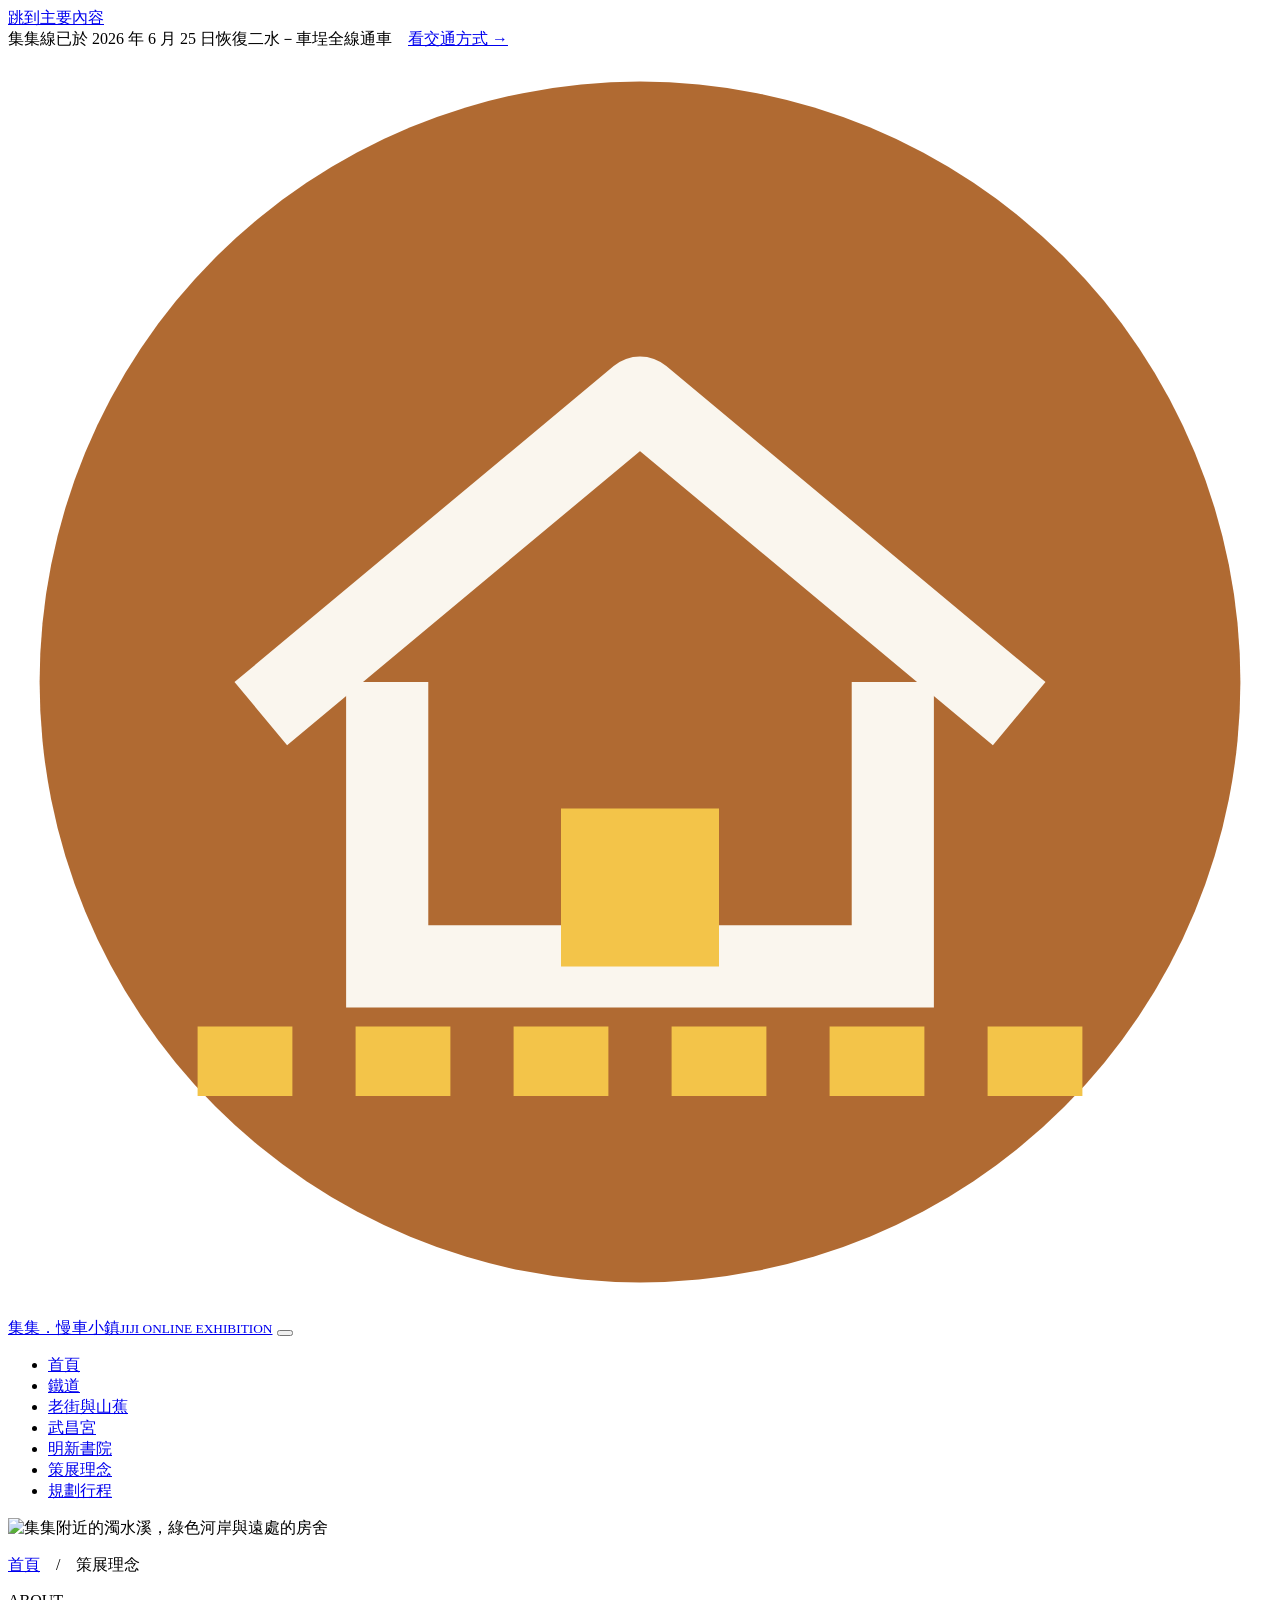
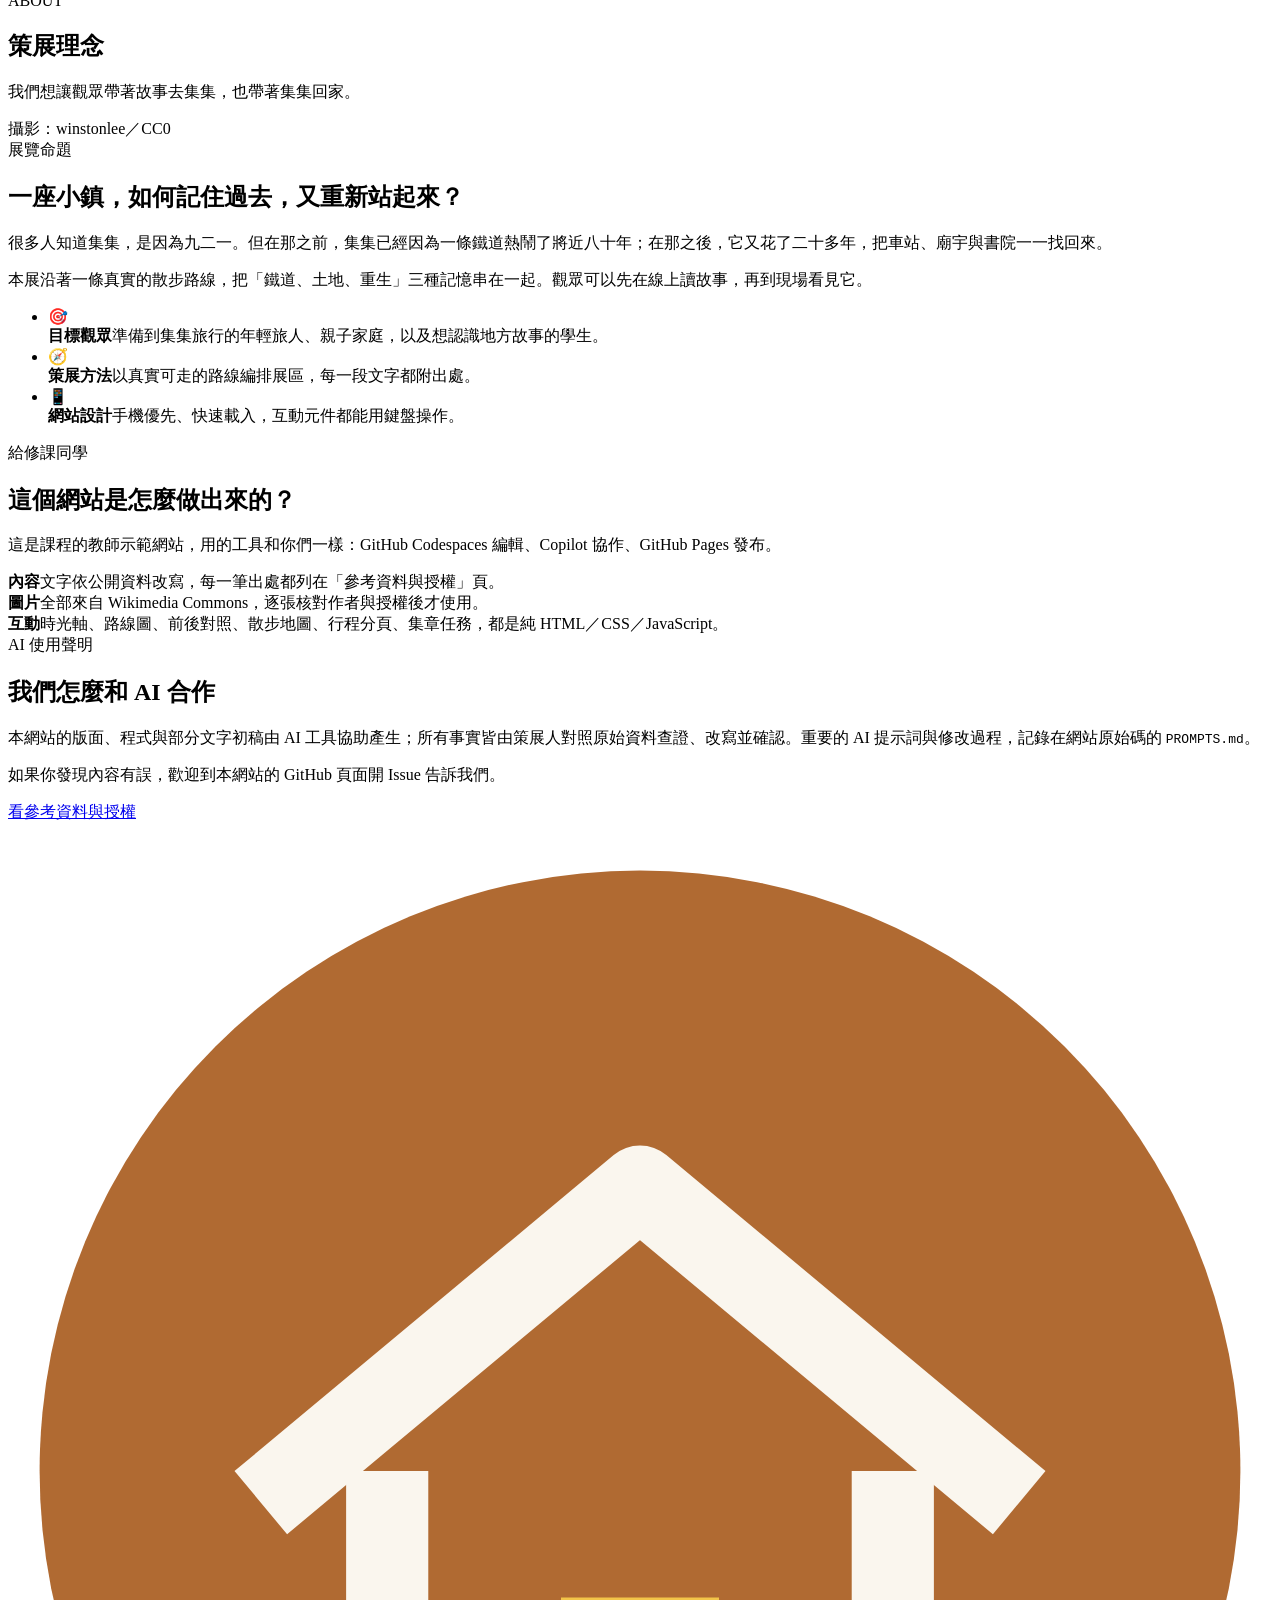
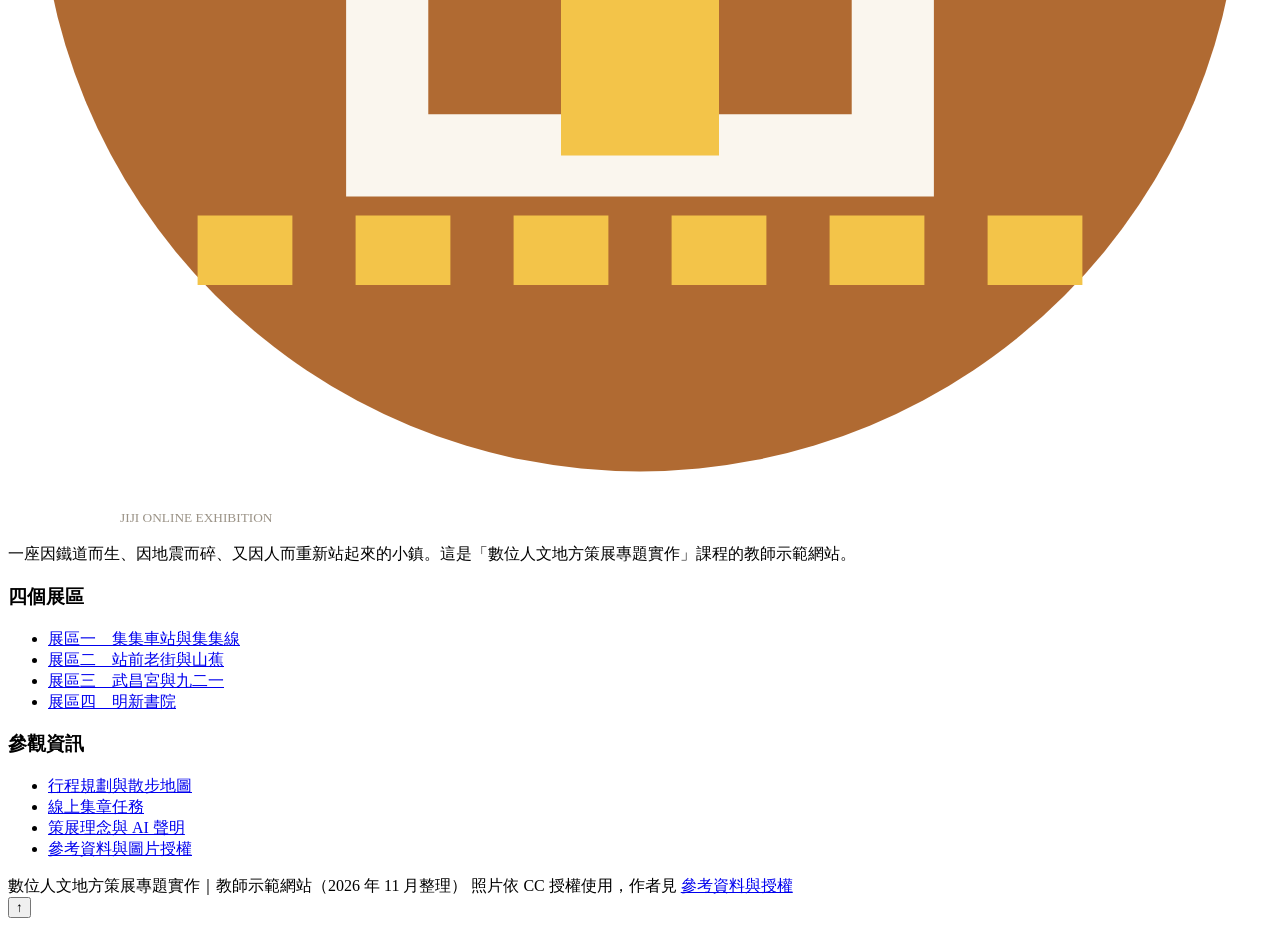
==== about.html @ 51930828 "Add files via upload" ====
<!DOCTYPE html>
<html lang="zh-Hant-TW" class="no-js">
<head>
  <meta charset="UTF-8">
  <meta name="viewport" content="width=device-width, initial-scale=1">
  <title>策展理念｜集集．慢車上的百年小鎮</title>
  <meta name="description" content="本展以「鐵道、土地、重生」三種記憶詮釋南投集集，是「數位人文地方策展專題實作」課程的教師示範網站。">
  <meta name="theme-color" content="#1f4a3a">
  <!-- 社群分享預覽：網站發布後，把 og:image 改成完整網址（https://帳號.github.io/repo名稱/images/...） -->
  <meta property="og:type" content="website">
  <meta property="og:title" content="策展理念｜集集．慢車上的百年小鎮">
  <meta property="og:description" content="本展以「鐵道、土地、重生」三種記憶詮釋南投集集，是「數位人文地方策展專題實作」課程的教師示範網站。">
  <meta property="og:image" content="images/zhuoshui-jiji-banner.jpg">
  <link rel="icon" href="data:image/svg+xml,%3Csvg xmlns='http://www.w3.org/2000/svg' viewBox='0 0 40 40'%3E%3Ccircle cx='20' cy='20' r='19' fill='%23b06a32'/%3E%3Cpath d='M8 21 20 11l12 10M12 20v9h16v-9' fill='none' stroke='%23faf6ee' stroke-width='2.6'/%3E%3C/svg%3E">
  <link rel="preconnect" href="https://fonts.googleapis.com">
  <link rel="preconnect" href="https://fonts.gstatic.com" crossorigin>
  <link rel="stylesheet" href="https://fonts.googleapis.com/css2?family=Noto+Sans+TC:wght@400;500;700&family=Noto+Serif+TC:wght@600;700&display=swap">
  <link rel="stylesheet" href="css/style.css">
</head>
<body>
  <a class="skip-link" href="#main">跳到主要內容</a>
  <div class="announce">集集線已於 2026 年 6 月 25 日恢復二水－車埕全線通車　<a href="plan.html#getting-there">看交通方式 →</a></div>
  <header class="site-header">
    <nav class="nav container" aria-label="主選單">
      <a class="brand" href="index.html"><svg class="brand-mark" viewBox="0 0 40 40" aria-hidden="true"><circle cx="20" cy="20" r="19" fill="#b06a32"/><path d="M8 21 20 11l12 10" fill="none" stroke="#faf6ee" stroke-width="2.6" stroke-linejoin="round"/><path d="M12 20v9h16v-9" fill="none" stroke="#faf6ee" stroke-width="2.6"/><path d="M17.5 29v-5h5v5" fill="#f3c449"/><path d="M6 32h28" stroke="#f3c449" stroke-width="2.2" stroke-dasharray="3 2"/></svg><span class="brand-text">集集．慢車小鎮<small>JIJI ONLINE EXHIBITION</small></span></a>
      <button class="menu-toggle" type="button" aria-expanded="false" aria-controls="nav-links" aria-label="開啟選單"><span></span><span></span><span></span></button>
      <ul class="nav-links" id="nav-links">
          <li><a href="index.html">首頁</a></li>
          <li><a href="railway.html">鐵道</a></li>
          <li><a href="street.html">老街與山蕉</a></li>
          <li><a href="wuchang.html">武昌宮</a></li>
          <li><a href="mingxin.html">明新書院</a></li>
          <li><a href="about.html" aria-current="page">策展理念</a></li>
          <li class="nav-cta"><a href="plan.html">規劃行程</a></li>
      </ul>
    </nav>
  </header>

  <main id="main">
    <section class="page-hero">
      <img src="images/zhuoshui-jiji-banner.jpg" alt="集集附近的濁水溪，綠色河岸與遠處的房舍">
      <div class="container">
        <p class="breadcrumb"><a href="index.html">首頁</a>　/　策展理念</p>
        <span class="eyebrow">ABOUT</span>
        <h1>策展理念</h1>
        <p class="lead">我們想讓觀眾帶著故事去集集，也帶著集集回家。</p>
      </div>
      <span class="hero-credit">攝影：winstonlee／CC0</span>
    </section>

    <section class="section">
      <div class="container split-feature">
        <div class="prose reveal">
          <span class="eyebrow">展覽命題</span>
          <h2>一座小鎮，如何記住過去，又重新站起來？</h2>
          <p class="dropcap">很多人知道集集，是因為九二一。但在那之前，集集已經因為一條鐵道熱鬧了將近八十年；在那之後，它又花了二十多年，把車站、廟宇與書院一一找回來。</p>
          <p>本展沿著一條真實的散步路線，把「鐵道、土地、重生」三種記憶串在一起。觀眾可以先在線上讀故事，再到現場看見它。</p>
        </div>
        <div class="reveal">
          <ul class="value-list">
            <li><span class="value-icon" aria-hidden="true">🎯</span><div><strong>目標觀眾</strong><span>準備到集集旅行的年輕旅人、親子家庭，以及想認識地方故事的學生。</span></div></li>
            <li><span class="value-icon" aria-hidden="true">🧭</span><div><strong>策展方法</strong><span>以真實可走的路線編排展區，每一段文字都附出處。</span></div></li>
            <li><span class="value-icon" aria-hidden="true">📱</span><div><strong>網站設計</strong><span>手機優先、快速載入，互動元件都能用鍵盤操作。</span></div></li>
          </ul>
        </div>
      </div>
    </section>

    <section class="section alt">
      <div class="container">
        <div class="section-head reveal">
          <span class="eyebrow">給修課同學</span>
          <h2>這個網站是怎麼做出來的？</h2>
          <p class="lead">這是課程的教師示範網站，用的工具和你們一樣：GitHub Codespaces 編輯、Copilot 協作、GitHub Pages 發布。</p>
        </div>
        <div class="grid-3">
          <div class="fact reveal"><b>內容</b><span>文字依公開資料改寫，每一筆出處都列在「參考資料與授權」頁。</span></div>
          <div class="fact reveal"><b>圖片</b><span>全部來自 Wikimedia Commons，逐張核對作者與授權後才使用。</span></div>
          <div class="fact reveal"><b>互動</b><span>時光軸、路線圖、前後對照、散步地圖、行程分頁、集章任務，都是純 HTML／CSS／JavaScript。</span></div>
        </div>
      </div>
    </section>

    <section class="section">
      <div class="container prose reveal" style="margin-inline:auto">
        <span class="eyebrow">AI 使用聲明</span>
        <h2>我們怎麼和 AI 合作</h2>
        <p>本網站的版面、程式與部分文字初稿由 AI 工具協助產生；所有事實皆由策展人對照原始資料查證、改寫並確認。重要的 AI 提示詞與修改過程，記錄在網站原始碼的 <code>PROMPTS.md</code>。</p>
        <p>如果你發現內容有誤，歡迎到本網站的 GitHub 頁面開 Issue 告訴我們。</p>
        <p><a class="btn btn-primary" href="sources.html">看參考資料與授權</a></p>
      </div>
    </section>
  </main>

  <footer class="site-footer">
    <div class="container">
      <div class="footer-grid">
        <div>
          <a class="brand" href="index.html" style="color:#fff"><svg class="brand-mark" viewBox="0 0 40 40" aria-hidden="true"><circle cx="20" cy="20" r="19" fill="#b06a32"/><path d="M8 21 20 11l12 10" fill="none" stroke="#faf6ee" stroke-width="2.6" stroke-linejoin="round"/><path d="M12 20v9h16v-9" fill="none" stroke="#faf6ee" stroke-width="2.6"/><path d="M17.5 29v-5h5v5" fill="#f3c449"/><path d="M6 32h28" stroke="#f3c449" stroke-width="2.2" stroke-dasharray="3 2"/></svg><span class="brand-text">集集．慢車小鎮<small style="color:#9b9387">JIJI ONLINE EXHIBITION</small></span></a>
          <p style="margin-top:16px">一座因鐵道而生、因地震而碎、又因人而重新站起來的小鎮。這是「數位人文地方策展專題實作」課程的教師示範網站。</p>
        </div>
        <div>
          <h3>四個展區</h3>
          <ul>
            <li><a href="railway.html">展區一　集集車站與集集線</a></li>
            <li><a href="street.html">展區二　站前老街與山蕉</a></li>
            <li><a href="wuchang.html">展區三　武昌宮與九二一</a></li>
            <li><a href="mingxin.html">展區四　明新書院</a></li>
          </ul>
        </div>
        <div>
          <h3>參觀資訊</h3>
          <ul>
            <li><a href="plan.html">行程規劃與散步地圖</a></li>
            <li><a href="plan.html#stamps">線上集章任務</a></li>
            <li><a href="about.html">策展理念與 AI 聲明</a></li>
            <li><a href="sources.html">參考資料與圖片授權</a></li>
          </ul>
        </div>
      </div>
      <div class="footer-bottom">
        <span>數位人文地方策展專題實作｜教師示範網站（2026 年 11 月整理）</span>
        <span>照片依 CC 授權使用，作者見 <a href="sources.html">參考資料與授權</a></span>
      </div>
    </div>
  </footer>
  <button class="back-top" type="button" aria-label="回到頁首">↑</button>
  <div class="toast" role="status" aria-live="polite"></div>
  <script src="js/main.js"></script>
</body>
</html>
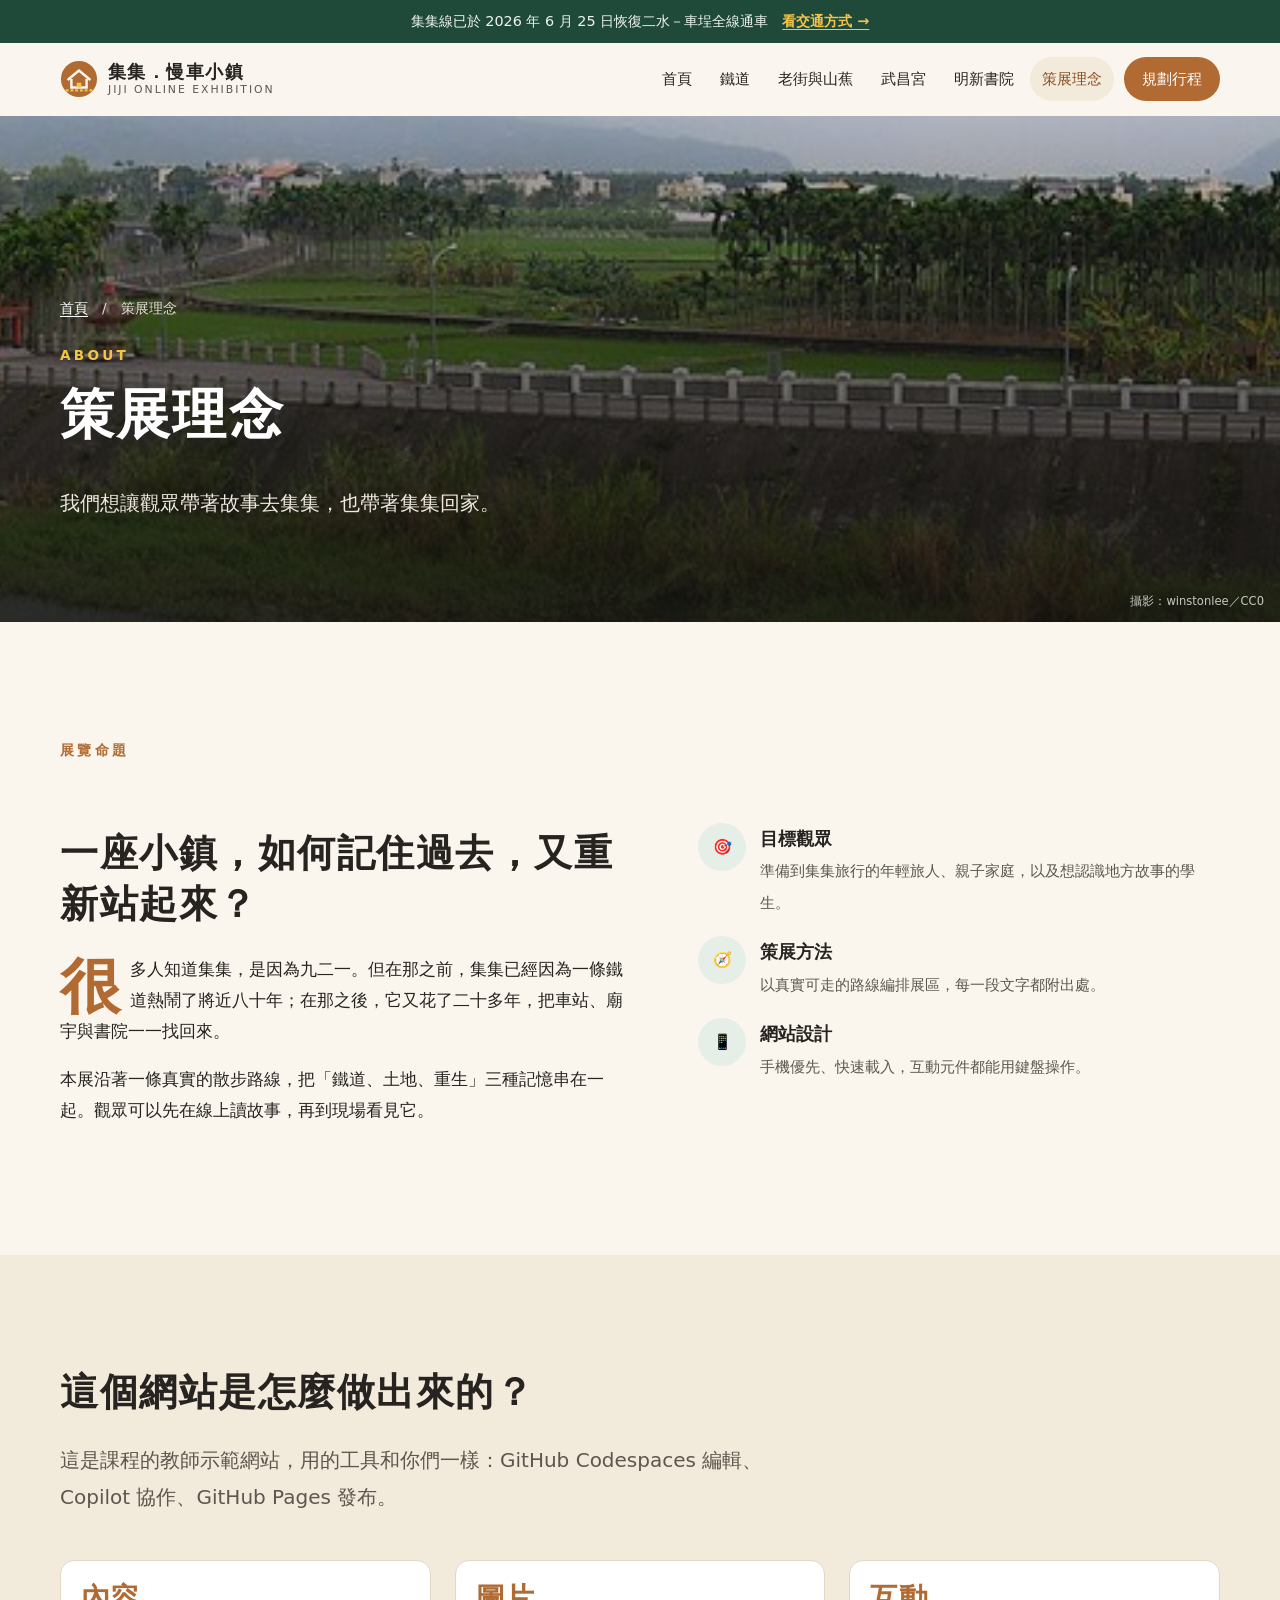
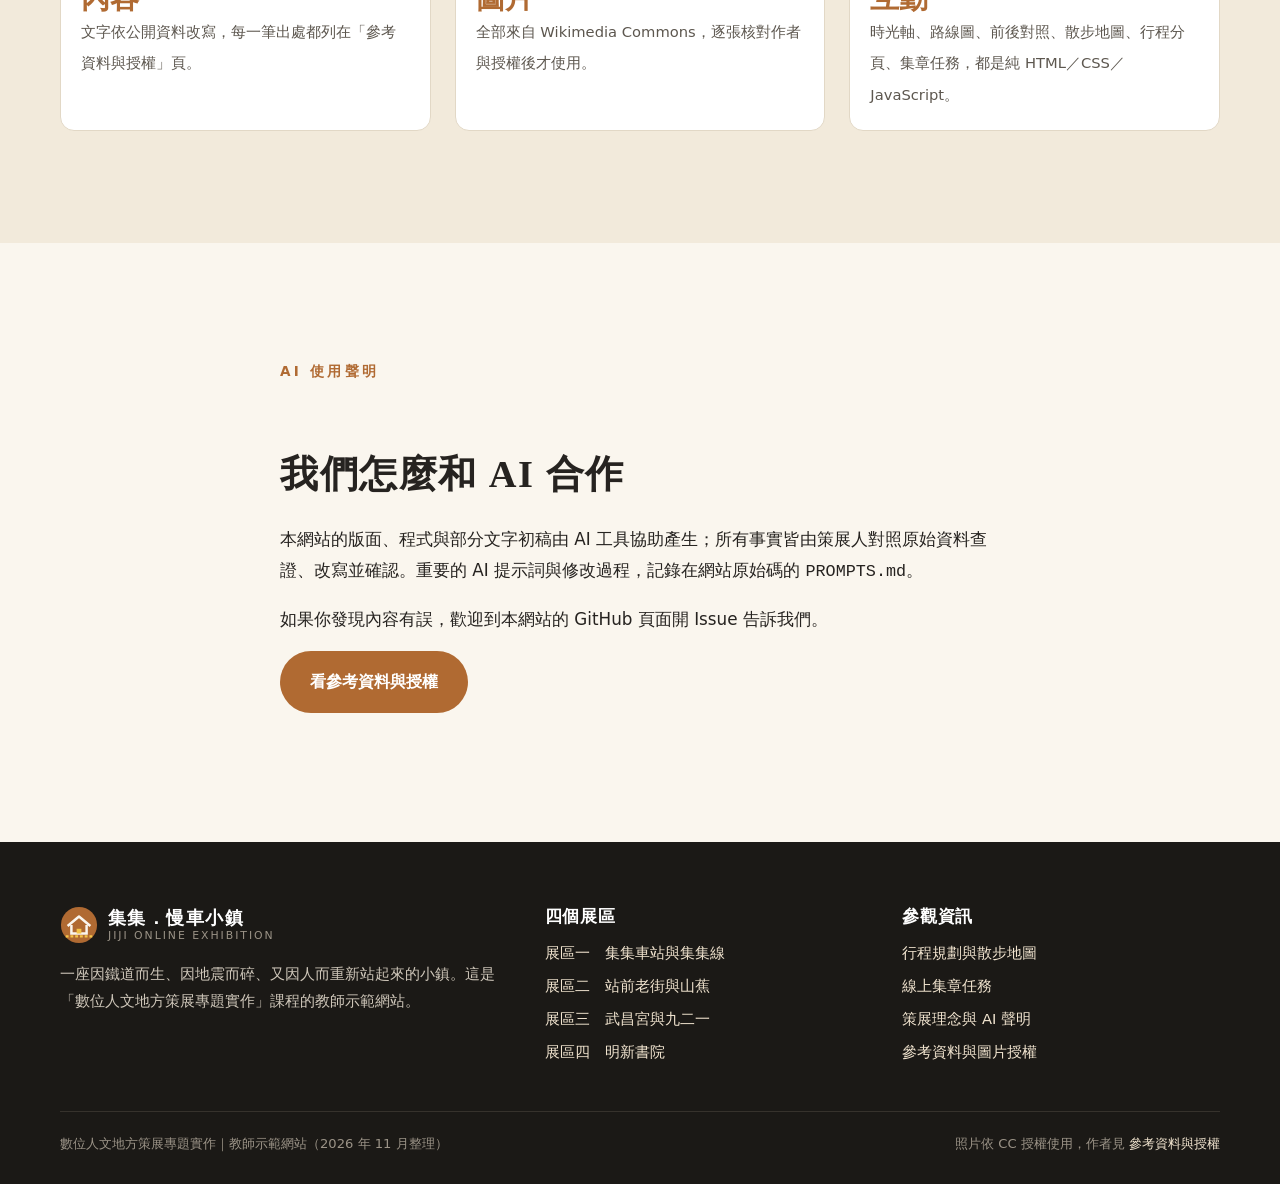
==== commit 92357646: "更新 about.html 中的「給修課同學」標題，並調整內容描述 close #2" ====
--- a/about.html
+++ b/about.html
@@ -68,8 +68,7 @@
 
     <section class="section alt">
       <div class="container">
-        <div class="section-head reveal">
-          <span class="eyebrow">給修課同學</span>
+        <div class="section-head reveal">          
           <h2>這個網站是怎麼做出來的？</h2>
           <p class="lead">這是課程的教師示範網站，用的工具和你們一樣：GitHub Codespaces 編輯、Copilot 協作、GitHub Pages 發布。</p>
         </div>
--- a/css/style.css
+++ b/css/style.css
@@ -0,0 +1,372 @@
+/* =========================================================
+   集集．慢車上的百年小鎮｜線上策展示範網站
+   ---------------------------------------------------------
+   0. 品牌色票與字型（想換風格，只改這一段）
+   1. 基礎設定      2. 版面工具      3. 導覽列與頁尾
+   4. 按鈕與標籤    5. 首頁區塊      6. 展區頁共用
+   7. 互動元件      8. 行程規劃頁    9. 動態效果與 RWD
+   ========================================================= */
+
+/* ---------- 0. 品牌色票與字型 ---------- */
+:root {
+  --hinoki: #b06a32;        /* 檜木：主色，按鈕與重點 */
+  --hinoki-dark: #8a4f22;
+  --banana: #f3c449;        /* 山蕉黃：強調與標籤 */
+  --forest: #1f4a3a;        /* 樟樹綠：深色區塊 */
+  --forest-soft: #e6eee8;
+  --paper: #faf6ee;         /* 和紙：網頁底色 */
+  --paper-deep: #f2eadb;
+  --ink: #262320;           /* 墨色：內文 */
+  --ink-soft: #5d574f;
+  --line: #e2d8c6;
+  --white: #ffffff;
+  --serif: "Noto Serif TC", "Source Han Serif TC", "Songti TC", serif;
+  --sans: "Noto Sans TC", "PingFang TC", "Microsoft JhengHei", system-ui, sans-serif;
+  --radius: 14px;
+  --shadow: 0 12px 32px rgba(38, 35, 32, 0.12);
+  --max: 1160px;
+}
+
+/* ---------- 1. 基礎設定 ---------- */
+*, *::before, *::after { box-sizing: border-box; }
+html { scroll-behavior: smooth; }
+body {
+  margin: 0;
+  font-family: var(--sans);
+  font-size: 17px;
+  line-height: 1.85;
+  color: var(--ink);
+  background: var(--paper);
+  -webkit-font-smoothing: antialiased;
+}
+img { max-width: 100%; height: auto; display: block; }
+a { color: var(--hinoki-dark); text-underline-offset: 3px; }
+a:hover { color: var(--hinoki); }
+h1, h2, h3 { font-family: var(--serif); line-height: 1.35; letter-spacing: 0.04em; margin: 0 0 0.6em; }
+h1 { font-size: clamp(2.2rem, 5.5vw, 4rem); font-weight: 700; }
+h2 { font-size: clamp(1.6rem, 3.4vw, 2.4rem); font-weight: 700; }
+h3 { font-size: 1.25rem; font-weight: 600; }
+p { margin: 0 0 1em; }
+:focus-visible { outline: 3px solid var(--banana); outline-offset: 3px; border-radius: 4px; }
+.skip-link { position: absolute; left: -999px; top: 8px; background: var(--forest); color: var(--white); padding: 8px 16px; z-index: 100; border-radius: 8px; }
+.skip-link:focus { left: 8px; }
+.visually-hidden { position: absolute; width: 1px; height: 1px; overflow: hidden; clip: rect(0 0 0 0); white-space: nowrap; }
+
+/* ---------- 2. 版面工具 ---------- */
+.container { width: min(var(--max), 100% - 40px); margin-inline: auto; }
+.section { padding: clamp(56px, 9vw, 112px) 0; }
+.section.tight { padding: clamp(40px, 6vw, 72px) 0; }
+.section.alt { background: var(--paper-deep); }
+.section.dark { background: var(--forest); color: #eef3ef; }
+.section.dark h2, .section.dark h3 { color: var(--white); }
+.section.dark a { color: var(--banana); }
+.eyebrow { display: inline-block; font-size: 0.85rem; font-weight: 700; letter-spacing: 0.24em; color: var(--hinoki); margin-bottom: 0.8em; }
+.dark .eyebrow { color: var(--banana); }
+.lead { font-size: clamp(1.05rem, 1.8vw, 1.25rem); color: var(--ink-soft); max-width: 40em; }
+.dark .lead { color: #d3dfd7; }
+.section-head { max-width: 760px; margin-bottom: 44px; }
+.section-head.center { text-align: center; margin-inline: auto; }
+.section-head.center .lead { margin-inline: auto; }
+.grid-2 { display: grid; grid-template-columns: 1fr 1fr; gap: clamp(28px, 5vw, 64px); align-items: center; }
+.grid-3 { display: grid; grid-template-columns: repeat(3, 1fr); gap: 24px; }
+.grid-4 { display: grid; grid-template-columns: repeat(4, 1fr); gap: 20px; }
+figure { margin: 0; }
+figcaption { font-size: 0.8rem; color: var(--ink-soft); margin-top: 8px; }
+.dark figcaption { color: #b9c9be; }
+.photo { border-radius: var(--radius); overflow: hidden; box-shadow: var(--shadow); }
+.photo img { width: 100%; aspect-ratio: 3 / 2; object-fit: cover; transition: transform 0.6s ease; }
+.photo:hover img { transform: scale(1.03); }
+
+/* ---------- 3. 導覽列與頁尾 ---------- */
+.announce { background: var(--forest); color: #eef3ef; font-size: 0.9rem; text-align: center; padding: 8px 16px; }
+.announce a { color: var(--banana); font-weight: 700; }
+.site-header { position: sticky; top: 0; z-index: 50; background: rgba(250, 246, 238, 0.9); backdrop-filter: blur(10px); border-bottom: 1px solid transparent; transition: border-color 0.3s, box-shadow 0.3s; }
+.site-header.scrolled { border-bottom-color: var(--line); box-shadow: 0 4px 20px rgba(38, 35, 32, 0.06); }
+.nav { display: flex; align-items: center; justify-content: space-between; height: 72px; }
+.brand { display: flex; align-items: center; gap: 10px; text-decoration: none; color: var(--ink); }
+.brand-mark { width: 38px; height: 38px; flex: none; }
+.brand-text { font-family: var(--serif); font-weight: 700; font-size: 1.15rem; letter-spacing: 0.08em; line-height: 1.2; }
+.brand-text small { display: block; font-family: var(--sans); font-weight: 500; font-size: 0.68rem; letter-spacing: 0.18em; color: var(--ink-soft); }
+.nav-links { display: flex; align-items: center; gap: 4px; list-style: none; margin: 0; padding: 0; }
+.nav-links a { display: block; padding: 8px 12px; border-radius: 999px; text-decoration: none; color: var(--ink); font-size: 0.95rem; font-weight: 500; }
+.nav-links a:hover { background: var(--paper-deep); }
+.nav-links a[aria-current="page"] { color: var(--hinoki-dark); background: var(--paper-deep); }
+.nav-links .nav-cta a { background: var(--hinoki); color: var(--white); padding: 8px 18px; margin-left: 6px; }
+.nav-links .nav-cta a:hover { background: var(--hinoki-dark); }
+.menu-toggle { display: none; background: none; border: 0; width: 44px; height: 44px; cursor: pointer; color: var(--ink); }
+.menu-toggle span { display: block; width: 22px; height: 2px; background: currentColor; margin: 5px auto; transition: transform 0.3s, opacity 0.3s; }
+.menu-toggle[aria-expanded="true"] span:nth-child(1) { transform: translateY(7px) rotate(45deg); }
+.menu-toggle[aria-expanded="true"] span:nth-child(2) { opacity: 0; }
+.menu-toggle[aria-expanded="true"] span:nth-child(3) { transform: translateY(-7px) rotate(-45deg); }
+
+.site-footer { background: #1b1916; color: #cfc7ba; padding: 64px 0 28px; font-size: 0.92rem; }
+.footer-grid { display: grid; grid-template-columns: 1.4fr 1fr 1fr; gap: 40px; }
+.site-footer h3 { color: var(--white); font-size: 1.05rem; }
+.site-footer a { color: #f1e4cf; text-decoration: none; }
+.site-footer a:hover { color: var(--banana); }
+.site-footer ul { list-style: none; padding: 0; margin: 0; }
+.site-footer li { margin-bottom: 6px; }
+.footer-bottom { border-top: 1px solid #36322c; margin-top: 40px; padding-top: 20px; display: flex; flex-wrap: wrap; justify-content: space-between; gap: 12px; font-size: 0.82rem; color: #9b9387; }
+
+/* ---------- 4. 按鈕與標籤 ---------- */
+.btn { display: inline-flex; align-items: center; gap: 8px; padding: 14px 28px; border-radius: 999px; font-weight: 700; font-size: 1rem; text-decoration: none; border: 2px solid transparent; cursor: pointer; font-family: var(--sans); transition: transform 0.2s, background 0.2s, color 0.2s; min-height: 48px; }
+.btn:hover { transform: translateY(-2px); }
+.btn-primary { background: var(--hinoki); color: var(--white); }
+.btn-primary:hover { background: var(--hinoki-dark); color: var(--white); }
+.btn-light { background: var(--white); color: var(--ink); }
+.btn-light:hover { color: var(--hinoki-dark); }
+.btn-ghost { border-color: currentColor; color: inherit; background: transparent; }
+.btn-ghost:hover { color: var(--banana); }
+.btn-row { display: flex; flex-wrap: wrap; gap: 14px; }
+.tag { display: inline-block; font-size: 0.78rem; font-weight: 700; letter-spacing: 0.08em; padding: 3px 12px; border-radius: 999px; background: var(--banana); color: var(--ink); }
+.tag.green { background: var(--forest-soft); color: var(--forest); }
+.tag.wood { background: #f3e2d1; color: var(--hinoki-dark); }
+
+/* ---------- 5. 首頁區塊 ---------- */
+.hero { position: relative; min-height: min(88vh, 820px); display: flex; align-items: flex-end; color: var(--white); overflow: hidden; }
+.hero-bg { position: absolute; inset: 0; }
+.hero-bg img { width: 100%; height: 100%; object-fit: cover; transform: scale(1.06); animation: heroZoom 18s ease-out forwards; }
+.hero::after { content: ""; position: absolute; inset: 0; background: linear-gradient(90deg, rgba(20, 18, 15, 0.7) 0%, rgba(20, 18, 15, 0.25) 60%, rgba(20, 18, 15, 0) 100%), linear-gradient(180deg, rgba(20, 18, 15, 0.1) 0%, rgba(20, 18, 15, 0.4) 50%, rgba(20, 18, 15, 0.9) 100%); }
+.hero-content { position: relative; z-index: 1; padding: 0 0 clamp(56px, 9vw, 104px); }
+.hero .eyebrow { color: var(--banana); }
+.hero h1 { color: var(--white); max-width: 12em; text-shadow: 0 2px 24px rgba(0, 0, 0, 0.35); }
+.hero h1 em { font-style: normal; color: var(--banana); }
+.hero .lead { color: #f1ece3; margin-bottom: 1.8em; }
+.hero-credit { position: absolute; right: 16px; bottom: 10px; z-index: 1; font-size: 0.72rem; color: rgba(255, 255, 255, 0.75); }
+.scroll-hint { position: absolute; left: 50%; bottom: 18px; z-index: 1; width: 26px; height: 42px; border: 2px solid rgba(255, 255, 255, 0.7); border-radius: 14px; transform: translateX(-50%); }
+.scroll-hint::after { content: ""; position: absolute; left: 50%; top: 8px; width: 4px; height: 8px; margin-left: -2px; border-radius: 2px; background: var(--white); animation: scrollDot 1.8s infinite; }
+@keyframes heroZoom { to { transform: scale(1); } }
+@keyframes scrollDot { 0% { opacity: 0; transform: translateY(0); } 40% { opacity: 1; } 100% { opacity: 0; transform: translateY(14px); } }
+
+.stats { display: grid; grid-template-columns: repeat(4, 1fr); gap: 0; background: var(--white); border-radius: var(--radius); box-shadow: var(--shadow); margin-top: -56px; position: relative; z-index: 2; }
+.stat { padding: 28px 20px; text-align: center; border-right: 1px solid var(--line); }
+.stat:last-child { border-right: 0; }
+.stat-num { font-family: var(--serif); font-size: clamp(2rem, 4vw, 2.8rem); font-weight: 700; color: var(--hinoki); line-height: 1.1; }
+.stat-num small { font-size: 0.45em; margin-left: 2px; }
+.stat-label { font-size: 0.9rem; color: var(--ink-soft); margin-top: 6px; }
+
+.value-list { list-style: none; padding: 0; margin: 28px 0 0; display: grid; gap: 18px; }
+.value-list li { display: grid; grid-template-columns: 48px 1fr; gap: 14px; align-items: start; }
+.value-icon { width: 48px; height: 48px; border-radius: 50%; background: var(--forest-soft); display: grid; place-items: center; font-size: 1.3rem; }
+.value-list strong { display: block; font-family: var(--serif); font-size: 1.1rem; }
+.value-list span { color: var(--ink-soft); font-size: 0.95rem; }
+
+.zone-card { position: relative; display: flex; flex-direction: column; justify-content: flex-end; min-height: 420px; border-radius: var(--radius); overflow: hidden; text-decoration: none; color: var(--white); box-shadow: var(--shadow); isolation: isolate; }
+.zone-card img { position: absolute; inset: 0; width: 100%; height: 100%; object-fit: cover; z-index: -2; transition: transform 0.7s ease; }
+.zone-card::before { content: ""; position: absolute; inset: 0; z-index: -1; background: linear-gradient(180deg, rgba(0, 0, 0, 0.05) 20%, rgba(20, 18, 15, 0.6) 55%, rgba(20, 18, 15, 0.94) 100%); }
+.zone-card:hover img { transform: scale(1.06); }
+.zone-card .zone-body { padding: 24px; }
+.zone-card .zone-no { font-family: var(--serif); font-size: 0.85rem; letter-spacing: 0.2em; color: var(--banana); }
+.zone-card h3 { color: var(--white); font-size: 1.45rem; margin: 6px 0 8px; }
+.zone-card p { color: #e9e2d6; font-size: 0.94rem; margin: 0; }
+.zone-card .zone-more { display: inline-block; margin-top: 14px; font-weight: 700; font-size: 0.9rem; color: var(--white); border-bottom: 2px solid var(--banana); }
+
+.rebirth { display: grid; grid-template-columns: repeat(3, 1fr); gap: 0; counter-reset: rb; }
+.rebirth-item { padding: 28px 28px 8px; border-left: 1px solid rgba(255, 255, 255, 0.18); }
+.rebirth-item:first-child { border-left: 0; padding-left: 0; }
+.rebirth-year { font-family: var(--serif); font-size: 2.6rem; font-weight: 700; color: var(--banana); line-height: 1; }
+.rebirth-item h3 { margin-top: 14px; }
+.rebirth-item p { color: #d3dfd7; font-size: 0.96rem; }
+
+.quote-band { text-align: center; }
+.quote-band blockquote { margin: 0 auto; max-width: 820px; font-family: var(--serif); font-size: clamp(1.4rem, 3vw, 2.1rem); line-height: 1.6; font-weight: 600; color: var(--ink); }
+.quote-band blockquote::before { content: "「"; color: var(--hinoki); }
+.quote-band blockquote::after { content: "」"; color: var(--hinoki); }
+.quote-band p { margin-top: 18px; color: var(--ink-soft); font-size: 0.95rem; }
+
+.cta-band { position: relative; border-radius: calc(var(--radius) * 1.5); overflow: hidden; color: var(--white); isolation: isolate; padding: clamp(40px, 7vw, 80px); }
+.cta-band img { position: absolute; inset: 0; width: 100%; height: 100%; object-fit: cover; z-index: -2; }
+.cta-band::before { content: ""; position: absolute; inset: 0; z-index: -1; background: linear-gradient(90deg, rgba(31, 74, 58, 0.95) 0%, rgba(31, 74, 58, 0.75) 55%, rgba(31, 74, 58, 0.3) 100%); }
+.cta-band h2 { color: var(--white); max-width: 14em; }
+.cta-band p { max-width: 32em; color: #e3ece6; }
+
+/* ---------- 6. 展區頁共用 ---------- */
+.page-hero { position: relative; color: var(--white); padding: clamp(96px, 16vw, 180px) 0 clamp(48px, 7vw, 80px); overflow: hidden; isolation: isolate; }
+.page-hero > img { position: absolute; inset: 0; width: 100%; height: 100%; object-fit: cover; z-index: -2; }
+.page-hero::before { content: ""; position: absolute; inset: 0; z-index: -1; background: linear-gradient(180deg, rgba(20, 18, 15, 0.25), rgba(20, 18, 15, 0.82)); }
+.page-hero h1 { color: var(--white); font-size: clamp(2rem, 5vw, 3.4rem); }
+.page-hero .lead { color: #efe9df; }
+.page-hero .eyebrow { color: var(--banana); }
+.breadcrumb { font-size: 0.85rem; margin-bottom: 18px; color: #e6dfd3; }
+.breadcrumb a { color: #fff; }
+.page-hero .hero-credit { right: 16px; bottom: 10px; }
+
+.prose { max-width: 720px; }
+.prose p { font-size: 1.05rem; }
+.prose h2 { margin-top: 1.4em; }
+.dropcap::first-letter { float: left; font-family: var(--serif); font-size: 3.6em; line-height: 0.9; padding: 6px 10px 0 0; color: var(--hinoki); font-weight: 700; }
+.split-feature { display: grid; grid-template-columns: 1.1fr 1fr; gap: clamp(28px, 5vw, 64px); align-items: center; }
+.split-feature.reverse > :first-child { order: 2; }
+.fact-row { display: grid; grid-template-columns: repeat(3, 1fr); gap: 18px; margin: 32px 0; }
+.fact { background: var(--white); border: 1px solid var(--line); border-radius: var(--radius); padding: 20px; }
+.fact b { display: block; font-family: var(--serif); font-size: 1.8rem; color: var(--hinoki); line-height: 1.2; }
+.fact span { font-size: 0.92rem; color: var(--ink-soft); }
+.pullquote { border-left: 4px solid var(--banana); padding: 6px 0 6px 22px; font-family: var(--serif); font-size: 1.3rem; font-weight: 600; margin: 32px 0; }
+.note { font-size: 0.85rem; color: var(--ink-soft); }
+.dark .note { color: #b9c9be; }
+.zone-nav { display: grid; grid-template-columns: 1fr 1fr; gap: 16px; }
+.zone-nav a { display: block; padding: 22px 24px; border-radius: var(--radius); background: var(--white); border: 1px solid var(--line); text-decoration: none; color: var(--ink); transition: border-color 0.2s, transform 0.2s; }
+.zone-nav a:hover { border-color: var(--hinoki); transform: translateY(-2px); }
+.zone-nav small { display: block; color: var(--ink-soft); font-size: 0.82rem; }
+.zone-nav strong { font-family: var(--serif); font-size: 1.15rem; }
+.zone-nav .next { text-align: right; }
+
+/* ---------- 7. 互動元件 ---------- */
+.panel { background: var(--white); border: 1px solid var(--line); border-radius: var(--radius); padding: clamp(20px, 3vw, 32px); box-shadow: var(--shadow); }
+.dark .panel { background: rgba(255, 255, 255, 0.06); border-color: rgba(255, 255, 255, 0.14); box-shadow: none; }
+.chip-row { display: flex; flex-wrap: wrap; gap: 8px; margin-bottom: 20px; }
+.chip { font-family: var(--sans); font-size: 0.9rem; padding: 8px 16px; border-radius: 999px; border: 1px solid var(--line); background: var(--white); color: var(--ink); cursor: pointer; min-height: 40px; }
+.chip[aria-pressed="true"] { background: var(--forest); border-color: var(--forest); color: var(--white); }
+
+/* 互動：時光軸 */
+.timeline { list-style: none; margin: 0; padding: 0 0 0 28px; position: relative; }
+.timeline::before { content: ""; position: absolute; left: 7px; top: 6px; bottom: 6px; width: 2px; background: var(--line); }
+.tl-item { position: relative; padding: 0 0 26px 18px; transition: opacity 0.3s; }
+.tl-item::before { content: ""; position: absolute; left: -27px; top: 8px; width: 16px; height: 16px; border-radius: 50%; background: var(--paper); border: 3px solid var(--hinoki); }
+.tl-item[data-cat="災後"]::before { border-color: #b8432f; }
+.tl-item[data-cat="書院"]::before { border-color: var(--forest); }
+.tl-item[data-cat="產業"]::before { border-color: #d9a21b; }
+.tl-item[hidden] { display: none; }
+.tl-year { font-family: var(--serif); font-weight: 700; font-size: 1.35rem; color: var(--hinoki-dark); }
+.tl-item p { margin: 2px 0 0; }
+.tl-item .tag { margin-left: 8px; vertical-align: 3px; }
+
+/* 互動：集集線路線圖 */
+.line-map { position: relative; padding: 20px 0 8px; }
+.line-track { display: flex; justify-content: space-between; position: relative; }
+.line-track::before { content: ""; position: absolute; left: 6%; right: 6%; top: 21px; height: 6px; border-radius: 3px; background: repeating-linear-gradient(90deg, var(--hinoki) 0 18px, #d59a62 18px 24px); }
+.station-btn { position: relative; z-index: 1; display: flex; flex-direction: column; align-items: center; gap: 8px; background: none; border: 0; cursor: pointer; font-family: var(--sans); color: var(--ink); font-size: 0.92rem; padding: 0 2px; min-width: 52px; }
+.station-dot { width: 48px; height: 48px; border-radius: 50%; background: var(--white); border: 4px solid var(--hinoki); display: grid; place-items: center; font-size: 0.8rem; font-weight: 700; color: var(--hinoki-dark); transition: transform 0.2s, background 0.2s; }
+.station-btn:hover .station-dot { transform: scale(1.08); }
+.station-btn[aria-pressed="true"] .station-dot { background: var(--hinoki); color: var(--white); }
+.station-btn.is-jiji .station-dot { border-color: var(--forest); }
+.station-info { margin-top: 24px; min-height: 120px; display: grid; grid-template-columns: auto 1fr; gap: 18px; align-items: start; background: var(--paper); border-radius: var(--radius); padding: 20px 22px; }
+.station-info .big { font-family: var(--serif); font-size: 2rem; font-weight: 700; color: var(--hinoki); line-height: 1.1; }
+.station-info h3 { margin: 0 0 4px; }
+.station-info p { margin: 0; color: var(--ink-soft); }
+
+/* 互動：震災前後對照 */
+.compare { position: relative; border-radius: var(--radius); overflow: hidden; aspect-ratio: 16 / 10; box-shadow: var(--shadow); user-select: none; background: #222; }
+.compare img { position: absolute; inset: 0; width: 100%; height: 100%; object-fit: cover; }
+.compare .after { clip-path: inset(0 0 0 var(--pos, 50%)); }
+.compare-handle { position: absolute; top: 0; bottom: 0; left: var(--pos, 50%); width: 3px; background: var(--white); transform: translateX(-50%); pointer-events: none; }
+.compare-handle::after { content: "⟷"; position: absolute; top: 50%; left: 50%; width: 46px; height: 46px; margin: -23px 0 0 -23px; border-radius: 50%; background: var(--white); color: var(--ink); display: grid; place-items: center; font-weight: 700; box-shadow: 0 4px 14px rgba(0, 0, 0, 0.3); }
+.compare-label { position: absolute; top: 14px; padding: 4px 12px; border-radius: 999px; background: rgba(20, 18, 15, 0.7); color: var(--white); font-size: 0.85rem; font-weight: 700; }
+.compare-label.l { left: 14px; }
+.compare-label.r { right: 14px; }
+.compare input[type="range"] { position: absolute; inset: 0; width: 100%; height: 100%; opacity: 0; cursor: ew-resize; margin: 0; }
+
+/* 互動：散步地圖 */
+.walk-map { display: grid; grid-template-columns: 1.3fr 1fr; gap: 24px; align-items: stretch; }
+.map-svg { width: 100%; height: auto; background: #eef1e8; border-radius: var(--radius); border: 1px solid var(--line); }
+.map-point { cursor: pointer; }
+.map-point circle.pin { fill: var(--hinoki); stroke: var(--white); stroke-width: 3; transition: r 0.2s; }
+.map-point.active circle.pin { fill: var(--forest); }
+.map-point text { font-family: var(--sans); font-size: 13px; font-weight: 700; fill: var(--ink); paint-order: stroke; stroke: #eef1e8; stroke-width: 4px; }
+.map-point:focus { outline: none; }
+.map-point:focus-visible circle.pin { stroke: var(--banana); stroke-width: 5; }
+.map-list { list-style: none; margin: 0; padding: 0; display: grid; gap: 10px; }
+.map-list button { width: 100%; text-align: left; display: grid; grid-template-columns: 34px 1fr; gap: 12px; align-items: center; padding: 12px 14px; border-radius: 12px; border: 1px solid var(--line); background: var(--white); cursor: pointer; font-family: var(--sans); font-size: 0.95rem; color: var(--ink); }
+.map-list button[aria-pressed="true"] { border-color: var(--forest); background: var(--forest-soft); }
+.map-list .num { width: 34px; height: 34px; border-radius: 50%; background: var(--hinoki); color: var(--white); display: grid; place-items: center; font-weight: 700; }
+.map-detail { margin-top: 14px; padding: 16px 18px; border-radius: 12px; background: var(--paper); font-size: 0.95rem; min-height: 96px; }
+.map-detail h3 { margin: 0 0 4px; font-size: 1.1rem; }
+.map-detail p { margin: 0 0 6px; }
+
+/* 互動：行程分頁 */
+.tabs { display: flex; flex-wrap: wrap; gap: 8px; border-bottom: 1px solid var(--line); margin-bottom: 28px; }
+.tab { background: none; border: 0; border-bottom: 3px solid transparent; padding: 12px 18px; font-family: var(--sans); font-size: 1rem; font-weight: 700; color: var(--ink-soft); cursor: pointer; min-height: 48px; }
+.tab[aria-selected="true"] { color: var(--hinoki-dark); border-bottom-color: var(--hinoki); }
+.tabpanel[hidden] { display: none; }
+.route { list-style: none; margin: 0; padding: 0; counter-reset: step; }
+.route li { position: relative; display: grid; grid-template-columns: 84px 1fr; gap: 18px; padding: 0 0 24px; }
+.route li::after { content: ""; position: absolute; left: 41px; top: 34px; bottom: 0; width: 2px; background: var(--line); }
+.route li:last-child::after { display: none; }
+.route time { font-family: var(--serif); font-weight: 700; color: var(--hinoki-dark); text-align: center; background: var(--white); border: 1px solid var(--line); border-radius: 999px; padding: 4px 0; position: relative; z-index: 1; height: fit-content; }
+.route h3 { margin: 0 0 2px; font-size: 1.1rem; }
+.route p { margin: 0; color: var(--ink-soft); font-size: 0.95rem; }
+
+/* 互動：集章任務 */
+.stamps { display: grid; grid-template-columns: repeat(auto-fit, minmax(150px, 1fr)); gap: 14px; }
+.stamp { position: relative; aspect-ratio: 1; border-radius: 50%; border: 2px dashed var(--line); background: var(--white); display: grid; place-items: center; text-align: center; padding: 14px; cursor: pointer; font-family: var(--serif); font-weight: 700; color: var(--ink-soft); transition: transform 0.2s, border-color 0.2s, color 0.2s; }
+.stamp small { display: block; font-family: var(--sans); font-weight: 500; font-size: 0.75rem; }
+.stamp:hover { transform: rotate(-3deg) scale(1.03); }
+.stamp[aria-pressed="true"] { border: 3px solid #b8432f; color: #b8432f; background: #fff5f0; transform: rotate(-8deg); }
+.stamp[aria-pressed="true"]::after { content: "已到訪"; position: absolute; bottom: 9%; font-size: 0.7rem; letter-spacing: 0.2em; }
+.progress { height: 10px; border-radius: 999px; background: var(--paper-deep); overflow: hidden; margin: 18px 0 8px; }
+.progress span { display: block; height: 100%; width: 0; background: linear-gradient(90deg, var(--banana), var(--hinoki)); transition: width 0.5s; }
+
+/* FAQ */
+.faq details { border-bottom: 1px solid var(--line); padding: 18px 0; }
+.faq summary { cursor: pointer; font-weight: 700; font-size: 1.05rem; list-style: none; display: flex; justify-content: space-between; gap: 16px; }
+.faq summary::-webkit-details-marker { display: none; }
+.faq summary::after { content: "+"; font-size: 1.4rem; line-height: 1; color: var(--hinoki); transition: transform 0.2s; }
+.faq details[open] summary::after { transform: rotate(45deg); }
+.faq details p { margin: 12px 0 0; color: var(--ink-soft); }
+
+/* 參考資料頁 */
+.table-wrap { overflow-x: auto; border-radius: var(--radius); border: 1px solid var(--line); background: var(--white); }
+table { width: 100%; border-collapse: collapse; font-size: 0.92rem; }
+th, td { padding: 12px 14px; text-align: left; border-bottom: 1px solid var(--line); vertical-align: top; }
+th { background: var(--paper-deep); font-weight: 700; white-space: nowrap; }
+tr:last-child td { border-bottom: 0; }
+.ref-list li { margin-bottom: 8px; }
+
+.back-top { position: fixed; right: 20px; bottom: 20px; width: 48px; height: 48px; border-radius: 50%; border: 0; background: var(--forest); color: var(--white); font-size: 1.2rem; cursor: pointer; box-shadow: var(--shadow); opacity: 0; pointer-events: none; transition: opacity 0.3s; z-index: 40; }
+.back-top.show { opacity: 1; pointer-events: auto; }
+.toast { position: fixed; left: 50%; bottom: 28px; transform: translate(-50%, 20px); background: var(--ink); color: var(--white); padding: 10px 20px; border-radius: 999px; font-size: 0.92rem; opacity: 0; pointer-events: none; transition: opacity 0.3s, transform 0.3s; z-index: 60; }
+.toast.show { opacity: 1; transform: translate(-50%, 0); }
+
+/* ---------- 9. 動態效果與 RWD ---------- */
+.reveal { opacity: 0; transform: translateY(24px); transition: opacity 0.8s ease, transform 0.8s ease; }
+.reveal.in { opacity: 1; transform: none; }
+.no-js .reveal { opacity: 1; transform: none; }
+
+@media (prefers-reduced-motion: reduce) {
+  html { scroll-behavior: auto; }
+  *, *::before, *::after { animation: none !important; transition: none !important; }
+  .reveal { opacity: 1; transform: none; }
+}
+
+@media (max-width: 960px) {
+  .grid-4 { grid-template-columns: repeat(2, 1fr); }
+  .grid-3, .rebirth { grid-template-columns: 1fr; }
+  .rebirth-item { border-left: 0; border-top: 1px solid rgba(255, 255, 255, 0.18); padding: 24px 0 8px; }
+  .rebirth-item:first-child { border-top: 0; }
+  .footer-grid { grid-template-columns: 1fr 1fr; }
+  .walk-map { grid-template-columns: 1fr; }
+}
+
+@media (max-width: 820px) {
+  .menu-toggle { display: block; }
+  .nav-links { position: absolute; top: 72px; left: 0; right: 0; flex-direction: column; align-items: stretch; background: var(--paper); border-bottom: 1px solid var(--line); padding: 12px 20px 20px; gap: 2px; display: none; box-shadow: 0 16px 24px rgba(38, 35, 32, 0.1); }
+  .nav-links.open { display: flex; }
+  .nav-links a { padding: 12px 14px; border-radius: 10px; }
+  .nav-links .nav-cta a { margin: 8px 0 0; text-align: center; }
+  .grid-2, .split-feature { grid-template-columns: 1fr; }
+  .split-feature.reverse > :first-child { order: 0; }
+  .stats { grid-template-columns: repeat(2, 1fr); margin-top: -40px; }
+  .stat:nth-child(2) { border-right: 0; }
+  .stat:nth-child(-n+2) { border-bottom: 1px solid var(--line); }
+  .fact-row { grid-template-columns: 1fr; }
+  .zone-card { min-height: 340px; }
+  .line-track::before { left: 4%; right: 4%; }
+  .station-btn { font-size: 0.78rem; min-width: 40px; }
+  .station-dot { width: 36px; height: 36px; font-size: 0.7rem; border-width: 3px; }
+  .line-track::before { top: 15px; height: 5px; }
+}
+
+@media (max-width: 560px) {
+  body { font-size: 16px; }
+  .hero::after { background: linear-gradient(180deg, rgba(20, 18, 15, 0.35) 0%, rgba(20, 18, 15, 0.6) 40%, rgba(20, 18, 15, 0.92) 100%); }
+  .hero { min-height: 92vh; }
+  .grid-4 { grid-template-columns: 1fr; }
+  .footer-grid { grid-template-columns: 1fr; }
+  .zone-nav { grid-template-columns: 1fr; }
+  .zone-nav .next { text-align: left; }
+  .route li { grid-template-columns: 64px 1fr; gap: 12px; }
+  .route li::after { left: 31px; }
+  .station-info { grid-template-columns: 1fr; }
+  .btn { width: 100%; justify-content: center; }
+}
+@media (max-width: 820px) { .scroll-hint { display: none; } }
